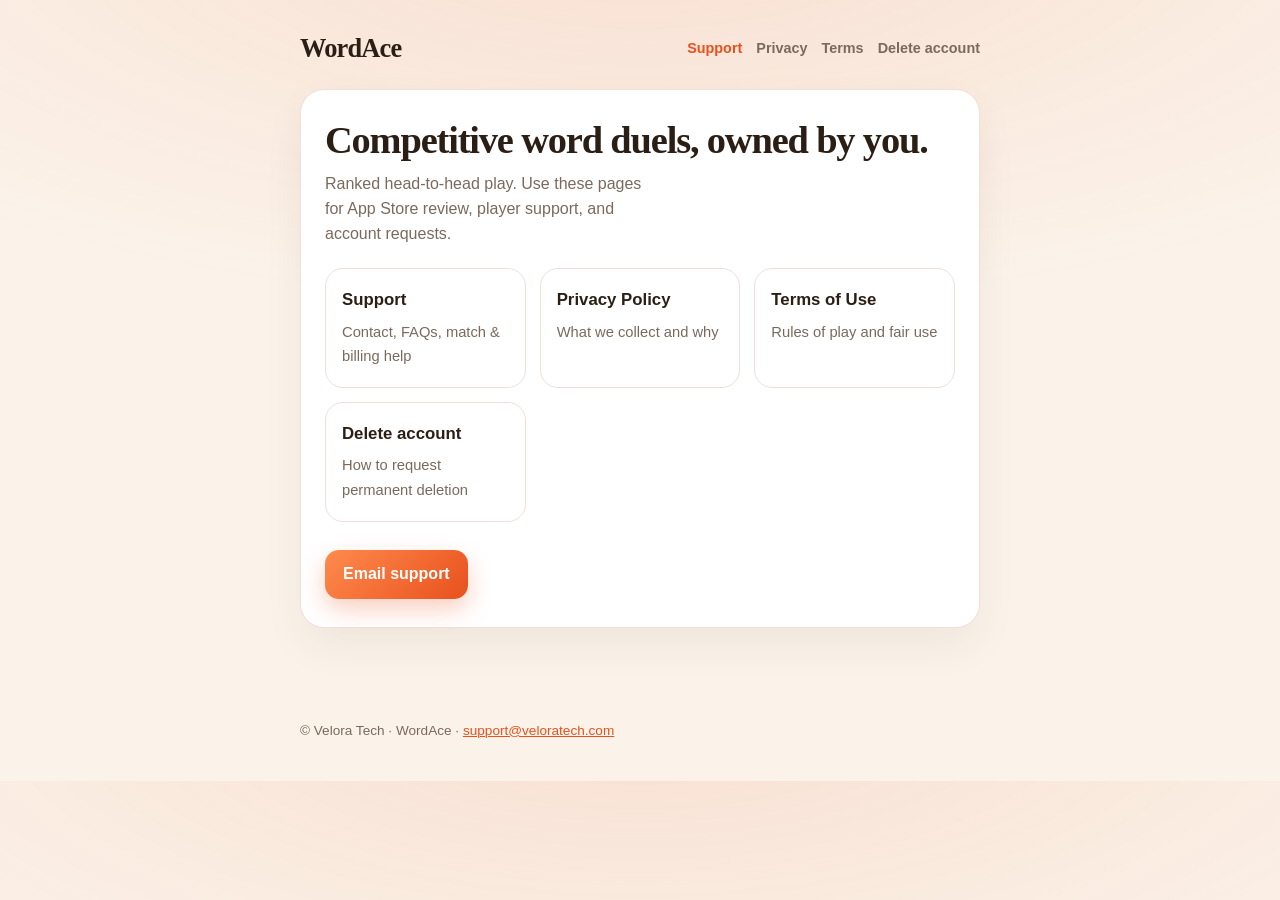
==== index.html @ ec39f772 "Initial WordAce support and legal pages." ====
<!DOCTYPE html>
<html lang="en">
<head>
  <meta charset="utf-8" />
  <meta name="viewport" content="width=device-width, initial-scale=1" />
  <title>WordAce — Support &amp; Legal</title>
  <meta name="description" content="WordAce support, privacy, terms, and account help." />
  <link rel="stylesheet" href="site.css" />
</head>
<body>
  <header>
    <a class="brand" href="index.html">WordAce</a>
    <nav>
      <a href="support.html" aria-current="page">Support</a>
      <a href="privacy.html">Privacy</a>
      <a href="terms.html">Terms</a>
      <a href="account-deletion.html">Delete account</a>
    </nav>
  </header>
  <main>
    <section class="hero">
      <h1>Competitive word duels, owned by you.</h1>
      <p>Ranked head-to-head play. Use these pages for App Store review, player support, and account requests.</p>
      <div class="cards">
        <a class="card" href="support.html"><strong>Support</strong><span>Contact, FAQs, match &amp; billing help</span></a>
        <a class="card" href="privacy.html"><strong>Privacy Policy</strong><span>What we collect and why</span></a>
        <a class="card" href="terms.html"><strong>Terms of Use</strong><span>Rules of play and fair use</span></a>
        <a class="card" href="account-deletion.html"><strong>Delete account</strong><span>How to request permanent deletion</span></a>
      </div>
      <p style="margin-top:20px"><a class="cta" href="mailto:support@veloratech.com?subject=WordAce%20Support">Email support</a></p>
    </section>
  </main>
  <footer>© Velora Tech · WordAce · <a href="mailto:support@veloratech.com">support@veloratech.com</a></footer>
</body>
</html>
---- site.css ----
/* WordAce legal / support site — GitHub Pages */
:root {
  --ink: #2b1e15;
  --muted: #7a6a5e;
  --paper: #fbf3ea;
  --surface: #fff;
  --accent: #e8511d;
  --teal: #0e8583;
  --line: #f0dfda;
  --max: 720px;
  --font: "Iowan Old Style", "Palatino Linotype", Palatino, "Book Antiqua", Georgia, serif;
  --sans: -apple-system, BlinkMacSystemFont, "Segoe UI", sans-serif;
}

* { box-sizing: border-box; }
html { scroll-behavior: smooth; }
body {
  margin: 0;
  color: var(--ink);
  background:
    radial-gradient(ellipse 80% 50% at 50% -10%, rgba(232, 81, 29, 0.12), transparent),
    var(--paper);
  font-family: var(--sans);
  line-height: 1.55;
  font-size: 16px;
}
a { color: var(--accent); text-decoration-thickness: 1px; }
a:hover { color: var(--teal); }
header {
  max-width: var(--max);
  margin: 0 auto;
  padding: 28px 20px 12px;
  display: flex;
  align-items: center;
  justify-content: space-between;
  gap: 16px;
}
.brand {
  font-family: var(--font);
  font-size: 1.65rem;
  font-weight: 700;
  letter-spacing: -0.03em;
  color: var(--ink);
  text-decoration: none;
}
nav { display: flex; flex-wrap: wrap; gap: 14px; font-size: 0.9rem; font-weight: 600; }
nav a { color: var(--muted); text-decoration: none; }
nav a:hover, nav a[aria-current="page"] { color: var(--accent); }
main {
  max-width: var(--max);
  margin: 0 auto;
  padding: 8px 20px 64px;
}
.hero {
  background: var(--surface);
  border: 1px solid var(--line);
  border-radius: 24px;
  padding: 28px 24px;
  margin-bottom: 28px;
  box-shadow: 0 18px 40px rgba(43, 30, 21, 0.06);
}
.hero h1 {
  font-family: var(--font);
  font-size: clamp(1.8rem, 4vw, 2.4rem);
  letter-spacing: -0.03em;
  margin: 0 0 10px;
  line-height: 1.15;
}
.hero p { margin: 0; color: var(--muted); max-width: 38ch; }
.cards {
  display: grid;
  grid-template-columns: repeat(auto-fit, minmax(200px, 1fr));
  gap: 14px;
  margin: 22px 0 8px;
}
.card {
  display: block;
  background: var(--surface);
  border: 1px solid var(--line);
  border-radius: 18px;
  padding: 18px 16px;
  text-decoration: none;
  color: inherit;
  transition: transform 0.15s ease, box-shadow 0.15s ease;
}
.card:hover {
  transform: translateY(-2px);
  box-shadow: 0 14px 28px rgba(43, 30, 21, 0.08);
  color: inherit;
}
.card strong { display: block; margin-bottom: 6px; font-size: 1.05rem; }
.card span { color: var(--muted); font-size: 0.92rem; }
article {
  background: var(--surface);
  border: 1px solid var(--line);
  border-radius: 24px;
  padding: 28px 24px 36px;
  box-shadow: 0 18px 40px rgba(43, 30, 21, 0.05);
}
article h1 {
  font-family: var(--font);
  font-size: clamp(1.7rem, 3.5vw, 2.2rem);
  letter-spacing: -0.03em;
  margin: 0 0 8px;
}
.meta { color: var(--muted); font-size: 0.9rem; margin-bottom: 24px; }
article h2 {
  font-size: 1.15rem;
  margin: 28px 0 8px;
}
article p, article li { color: #3f3228; }
article ul { padding-left: 1.2rem; }
.cta {
  display: inline-flex;
  align-items: center;
  gap: 8px;
  margin-top: 8px;
  padding: 12px 18px;
  border-radius: 14px;
  background: linear-gradient(135deg, #ff8a4d, var(--accent));
  color: #fff !important;
  font-weight: 700;
  text-decoration: none;
  box-shadow: 0 10px 24px rgba(232, 81, 29, 0.28);
}
footer {
  max-width: var(--max);
  margin: 0 auto;
  padding: 0 20px 40px;
  color: var(--muted);
  font-size: 0.85rem;
}
@media (max-width: 560px) {
  header { flex-direction: column; align-items: flex-start; }
}
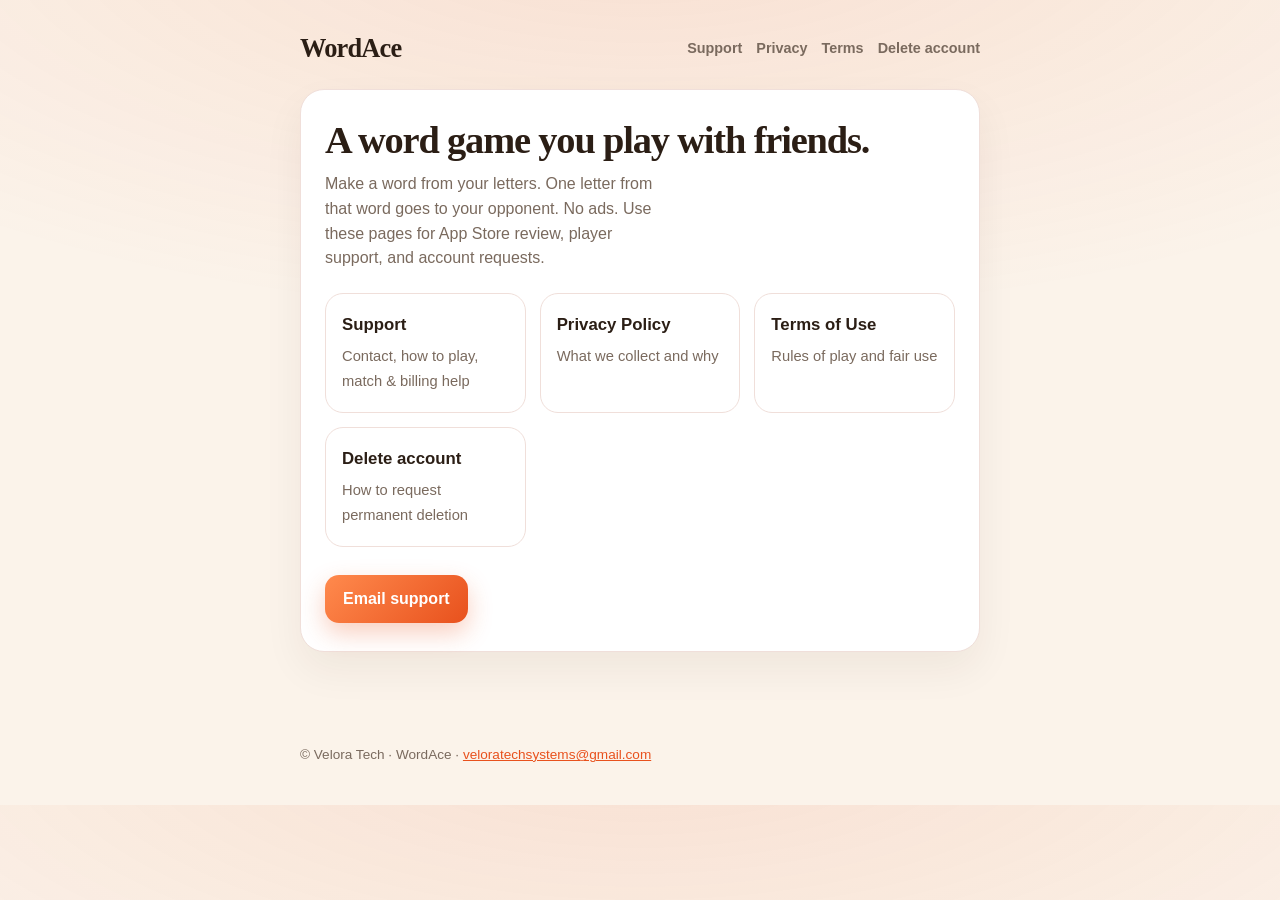
==== commit 2f5be2cc: "Align support pages with the App Store listing. Use the live contact email, drop leftover Turkish ch" ====
--- a/index.html
+++ b/index.html
@@ -4,14 +4,14 @@
   <meta charset="utf-8" />
   <meta name="viewport" content="width=device-width, initial-scale=1" />
   <title>WordAce — Support &amp; Legal</title>
-  <meta name="description" content="WordAce support, privacy, terms, and account help." />
+  <meta name="description" content="WordAce support, privacy, terms, and account deletion. A word game you play with friends." />
   <link rel="stylesheet" href="site.css" />
 </head>
 <body>
   <header>
     <a class="brand" href="index.html">WordAce</a>
     <nav>
-      <a href="support.html" aria-current="page">Support</a>
+      <a href="support.html">Support</a>
       <a href="privacy.html">Privacy</a>
       <a href="terms.html">Terms</a>
       <a href="account-deletion.html">Delete account</a>
@@ -19,17 +19,17 @@
   </header>
   <main>
     <section class="hero">
-      <h1>Competitive word duels, owned by you.</h1>
-      <p>Ranked head-to-head play. Use these pages for App Store review, player support, and account requests.</p>
+      <h1>A word game you play with friends.</h1>
+      <p>Make a word from your letters. One letter from that word goes to your opponent. No ads. Use these pages for App Store review, player support, and account requests.</p>
       <div class="cards">
-        <a class="card" href="support.html"><strong>Support</strong><span>Contact, FAQs, match &amp; billing help</span></a>
+        <a class="card" href="support.html"><strong>Support</strong><span>Contact, how to play, match &amp; billing help</span></a>
         <a class="card" href="privacy.html"><strong>Privacy Policy</strong><span>What we collect and why</span></a>
         <a class="card" href="terms.html"><strong>Terms of Use</strong><span>Rules of play and fair use</span></a>
         <a class="card" href="account-deletion.html"><strong>Delete account</strong><span>How to request permanent deletion</span></a>
       </div>
-      <p style="margin-top:20px"><a class="cta" href="mailto:support@veloratech.com?subject=WordAce%20Support">Email support</a></p>
+      <p style="margin-top:20px"><a class="cta" href="mailto:veloratechsystems@gmail.com?subject=WordAce%20Support">Email support</a></p>
     </section>
   </main>
-  <footer>© Velora Tech · WordAce · <a href="mailto:support@veloratech.com">support@veloratech.com</a></footer>
+  <footer>© Velora Tech · WordAce · <a href="mailto:veloratechsystems@gmail.com">veloratechsystems@gmail.com</a></footer>
 </body>
 </html>
